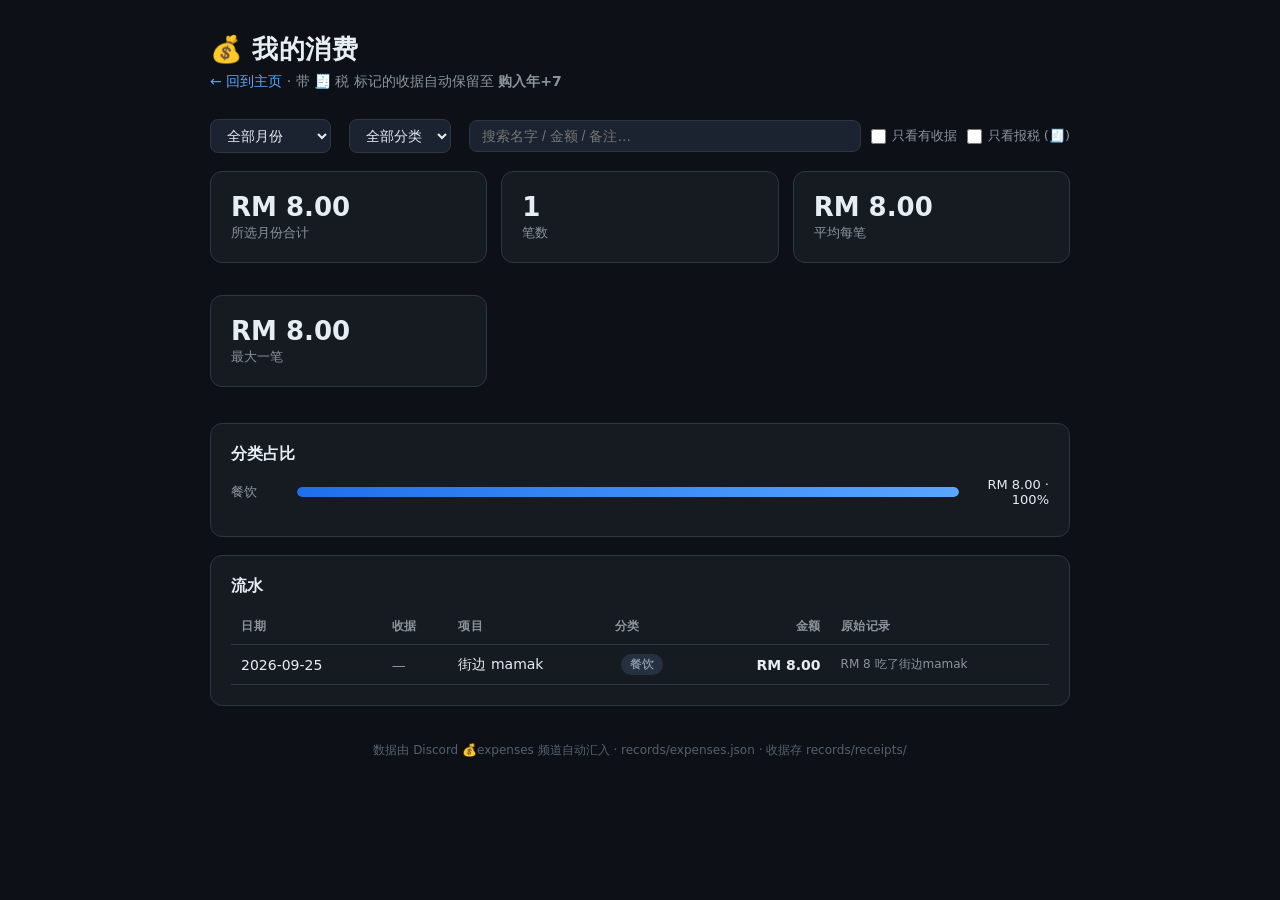
==== expenses.html @ e4a97033 "Add files via upload" ====
<!DOCTYPE html>
<html lang="zh-CN">
<head>
<meta charset="UTF-8">
<meta name="viewport" content="width=device-width, initial-scale=1.0">
<title>💰 我的消费</title>
<link rel="stylesheet" href="assets/style.css">
<style>
.filters { display: flex; gap: 10px; flex-wrap: wrap; align-items: center; margin-bottom: 18px; }
.filters input[type=search] { flex: 1; min-width: 180px; margin-right: 0; }
.toggle { display: inline-flex; align-items: center; gap: 6px; font-size: 13px; color: var(--muted); cursor: pointer; user-select: none; white-space: nowrap; }
.toggle input { accent-color: var(--accent); width: 15px; height: 15px; }
.receipt-th { width: 44px; height: 44px; object-fit: cover; border-radius: 6px; border: 1px solid var(--border); cursor: zoom-in; display: block; }
.tax-badge { background: #1d3328; color: #56d364; }
.ret { font-size: 11px; color: var(--muted); display: block; margin-top: 2px; }
#lightbox { position: fixed; inset: 0; background: rgba(0,0,0,.85); display: none; align-items: center; justify-content: center; z-index: 50; }
#lightbox img { max-width: 92vw; max-height: 92vh; border-radius: 10px; }
</style>
</head>
<body>
<div class="wrap">
  <header>
    <h1>💰 我的消费</h1>
    <div class="sub"><a href="index.html">← 回到主页</a> · 带 🧾 税 标记的收据自动保留至 <b>购入年+7</b></div>
  </header>
  <nav class="filters">
    <select id="monthSel"></select>
    <select id="catSel"><option value="">全部分类</option></select>
    <input type="search" id="q" placeholder="搜索名字 / 金额 / 备注…">
    <label class="toggle"><input type="checkbox" id="fReceipt">只看有收据</label>
    <label class="toggle"><input type="checkbox" id="fTax">只看报税 (🧾)</label>
  </nav>
  <section class="grid" style="margin-bottom:18px">
    <div class="card stat"><div class="num" id="s-total">-</div><div class="lbl">所选月份合计</div></div>
    <div class="card stat"><div class="num" id="s-count">-</div><div class="lbl">笔数</div></div>
    <div class="card stat"><div class="num" id="s-avg">-</div><div class="lbl">平均每笔</div></div>
    <div class="card stat"><div class="num" id="s-max">-</div><div class="lbl">最大一笔</div></div>
  </section>
  <section class="card">
    <h2>分类占比</h2>
    <div id="cats"></div>
  </section>
  <section class="card">
    <h2>流水</h2>
    <table>
      <thead><tr><th>日期</th><th>收据</th><th>项目</th><th>分类</th><th style="text-align:right">金额</th><th>原始记录</th></tr></thead>
      <tbody id="rows"></tbody>
    </table>
    <div class="empty" id="empty" style="display:none">没有符合条件的记录</div>
  </section>
  <footer>数据由 Discord 💰expenses 频道自动汇入 · records/expenses.json · 收据存 records/receipts/</footer>
</div>
<div id="lightbox"><img id="lbimg" alt="收据大图"></div>
<script src="assets/expenses-data.js"></script>
<script>
(function(){
  var E = (window.EXPENSES || []).slice().sort(function(a,b){ return b.date.localeCompare(a.date) || b.id-a.id; });
  var months = []; E.forEach(function(x){ var m=x.date.slice(0,7); if(months.indexOf(m)<0) months.push(m); });
  var mSel=document.getElementById("monthSel");
  months.forEach(function(m,i){ var o=document.createElement("option"); o.value=m; o.textContent=m.replace("-","年")+"月"; mSel.appendChild(o); });
  var all0=document.createElement("option"); all0.value=""; all0.textContent="全部月份";
  mSel.insertBefore(all0, mSel.firstChild); mSel.value="";

  var cSel=document.getElementById("catSel"), q=document.getElementById("q"),
      fR=document.getElementById("fReceipt"), fT=document.getElementById("fTax");
  [mSel,cSel,fR,fT].forEach(function(el){ el.onchange=render; }); q.oninput=render;

  function esc(s){ return String(s).replace(/[&<>"]/g,function(c){return {"&":"&amp;","<":"&lt;",">":"&gt;",'"':"&quot;"}[c];}); }
  function money(v){ var s=String(v).toLowerCase().replace(/[,\s]/g,""); var f=parseFloat(s); return isNaN(f)?s:f.toFixed(2); }

  function render(){
    var m=mSel.value, cat=cSel.value, kw=q.value.trim().toLowerCase(), onlyR=fR.checked, onlyT=fT.checked;
    function match(x){
      if(m && x.date.slice(0,7)!==m) return false;
      if(cat && (x.category||"其他")!==cat) return false;
      if(onlyR && !x.receipt) return false;
      if(onlyT && !x.tax) return false;
      if(kw){
        var hay=(x.item+" "+(x.category||"")+" "+(x.raw||"")+" "+x.amount+" "+x.currency+" "+(x.note||"")).toLowerCase();
        if(hay.indexOf(kw)<0 && hay.indexOf(money(kw))<0) return false;
      }
      return true;
    }
    var list=E.filter(match);
    var monthAll=E.filter(function(x){ return !m||x.date.slice(0,7)===m; });
    var cur=(monthAll[0]||E[0]||{}).currency||"RM";
    var total=monthAll.reduce(function(a,b){return a+b.amount;},0);
    document.getElementById("s-total").textContent=cur+" "+total.toFixed(2);
    document.getElementById("s-count").textContent=list.length+(list.length!==monthAll.length?(" / "+monthAll.length):"");
    document.getElementById("s-avg").textContent=monthAll.length?cur+" "+(total/monthAll.length).toFixed(2):"-";
    var mx=monthAll.length?Math.max.apply(null,monthAll.map(function(x){return x.amount;})):0;
    document.getElementById("s-max").textContent=monthAll.length?cur+" "+mx.toFixed(2):"-";

    var byCat={}; monthAll.forEach(function(x){ byCat[x.category||"其他"]=(byCat[x.category||"其他"]||0)+x.amount; });
    var keys=Object.keys(byCat).sort(function(a,b){return byCat[b]-byCat[a];});
    document.getElementById("cats").innerHTML=keys.map(function(k){
      var pct=total?100*byCat[k]/total:0;
      return '<div class="bar-row"><span class="bar-label">'+esc(k)+'</span><div class="bar-track"><div class="bar-fill" style="width:'+pct+'%"></div></div><span class="bar-val">'+cur+' '+byCat[k].toFixed(2)+' · '+pct.toFixed(0)+'%</span></div>';
    }).join("")||'<div class="empty">暂无数据</div>';

    var cKeys=[]; E.forEach(function(x){ var c=x.category||"其他"; if(cKeys.indexOf(c)<0) cKeys.push(c); });
    cSel.innerHTML='<option value="">全部分类</option>'+cKeys.map(function(c){ return '<option value="'+esc(c)+'"'+(c===cat?' selected':'')+'>'+esc(c)+'</option>'; }).join("");

    document.getElementById("rows").innerHTML=list.map(function(x){
      var rec = x.receipt ? '<img class="receipt-th" src="receipts/'+encodeURI(x.receipt)+'" alt="收据" onclick="showR(\'receipts/'+encodeURI(x.receipt)+'\')" onerror="this.outerHTML=\'<span style=color:var(--muted)>🧾缺文件</span>\'">' : '<span style="color:var(--muted)">—</span>';
      var tax = x.tax ? '<span class="badge tax-badge">🧾 税</span>'+(x.retention_until?'<span class="ret">保留至 '+x.retention_until+'</span>':'') : '';
      return '<tr><td>'+x.date+'</td><td>'+rec+'</td><td>'+esc(x.item)+(tax?'<br>'+tax:'')+'</td><td><span class="badge">'+esc(x.category||"-")+'</span></td><td class="amount" style="text-align:right">'+esc(x.currency)+' '+x.amount.toFixed(2)+'</td><td style="color:var(--muted);font-size:12px">'+esc(x.raw||"")+'</td></tr>';
    }).join("");
    document.getElementById("empty").style.display=list.length?"none":"block";
  }
  window.showR=function(src){ document.getElementById("lbimg").src=src; document.getElementById("lightbox").style.display="flex"; };
  document.getElementById("lightbox").onclick=function(){ this.style.display="none"; };
  render();
})();
</script>
</body>
</html>
---- assets/style.css ----
:root {
  --bg: #0d1117;
  --panel: #161b22;
  --panel-2: #1c2330;
  --border: #2d3644;
  --text: #e6edf3;
  --muted: #8b949e;
  --accent: #58a6ff;
  --green: #3fb950;
  --red: #f85149;
  --amber: #d29922;
}
* { margin: 0; padding: 0; box-sizing: border-box; }
body {
  background: var(--bg);
  color: var(--text);
  font-family: "Segoe UI", "Microsoft YaHei", system-ui, sans-serif;
  min-height: 100vh;
  padding: 32px 16px 64px;
}
.wrap { max-width: 860px; margin: 0 auto; }
header { margin-bottom: 28px; }
header h1 { font-size: 26px; font-weight: 700; letter-spacing: .5px; }
header .sub { color: var(--muted); margin-top: 6px; font-size: 14px; }
a { color: var(--accent); text-decoration: none; }
a:hover { text-decoration: underline; }

.nav { display: flex; gap: 10px; margin-bottom: 24px; flex-wrap: wrap; }
.nav a {
  padding: 8px 16px; border: 1px solid var(--border); border-radius: 8px;
  color: var(--text); font-size: 14px; background: var(--panel);
}
.nav a:hover { border-color: var(--accent); text-decoration: none; }
.nav a.active { border-color: var(--accent); background: #1f2a3d; }

.card {
  background: var(--panel); border: 1px solid var(--border);
  border-radius: 12px; padding: 20px; margin-bottom: 18px;
}
.card h2 { font-size: 16px; margin-bottom: 12px; color: var(--text); }
.grid { display: grid; grid-template-columns: repeat(auto-fit, minmax(220px, 1fr)); gap: 14px; }
.stat .num { font-size: 26px; font-weight: 700; }
.stat .lbl { color: var(--muted); font-size: 13px; margin-top: 2px; }

table { width: 100%; border-collapse: collapse; font-size: 14px; }
th, td { text-align: left; padding: 9px 10px; border-bottom: 1px solid var(--border); }
th { color: var(--muted); font-weight: 600; font-size: 12px; text-transform: uppercase; letter-spacing: .5px; }
tr:hover td { background: var(--panel-2); }
td.amount { font-variant-numeric: tabular-nums; font-weight: 600; }

.empty { color: var(--muted); font-style: italic; padding: 18px 0; text-align: center; }
.badge {
  display: inline-block; padding: 2px 9px; border-radius: 999px;
  font-size: 12px; background: #26313f; color: #9fb3c8; margin-left: 6px;
}
.bar-row { display: flex; align-items: center; gap: 10px; margin-bottom: 9px; font-size: 13px; }
.bar-label { width: 56px; color: var(--muted); flex-shrink: 0; }
.bar-track { flex: 1; height: 10px; background: var(--panel-2); border-radius: 5px; overflow: hidden; }
.bar-fill { height: 100%; background: linear-gradient(90deg, #1f6feb, #58a6ff); border-radius: 5px; }
.bar-val { width: 80px; text-align: right; font-variant-numeric: tabular-nums; flex-shrink: 0; }

select, input[type=search] {
  background: var(--panel-2); border: 1px solid var(--border); color: var(--text);
  border-radius: 8px; padding: 7px 12px; font-size: 14px; margin-right: 8px;
}
select:focus, input:focus { outline: 1px solid var(--accent); }
footer { margin-top: 36px; color: #566070; font-size: 12px; text-align: center; }
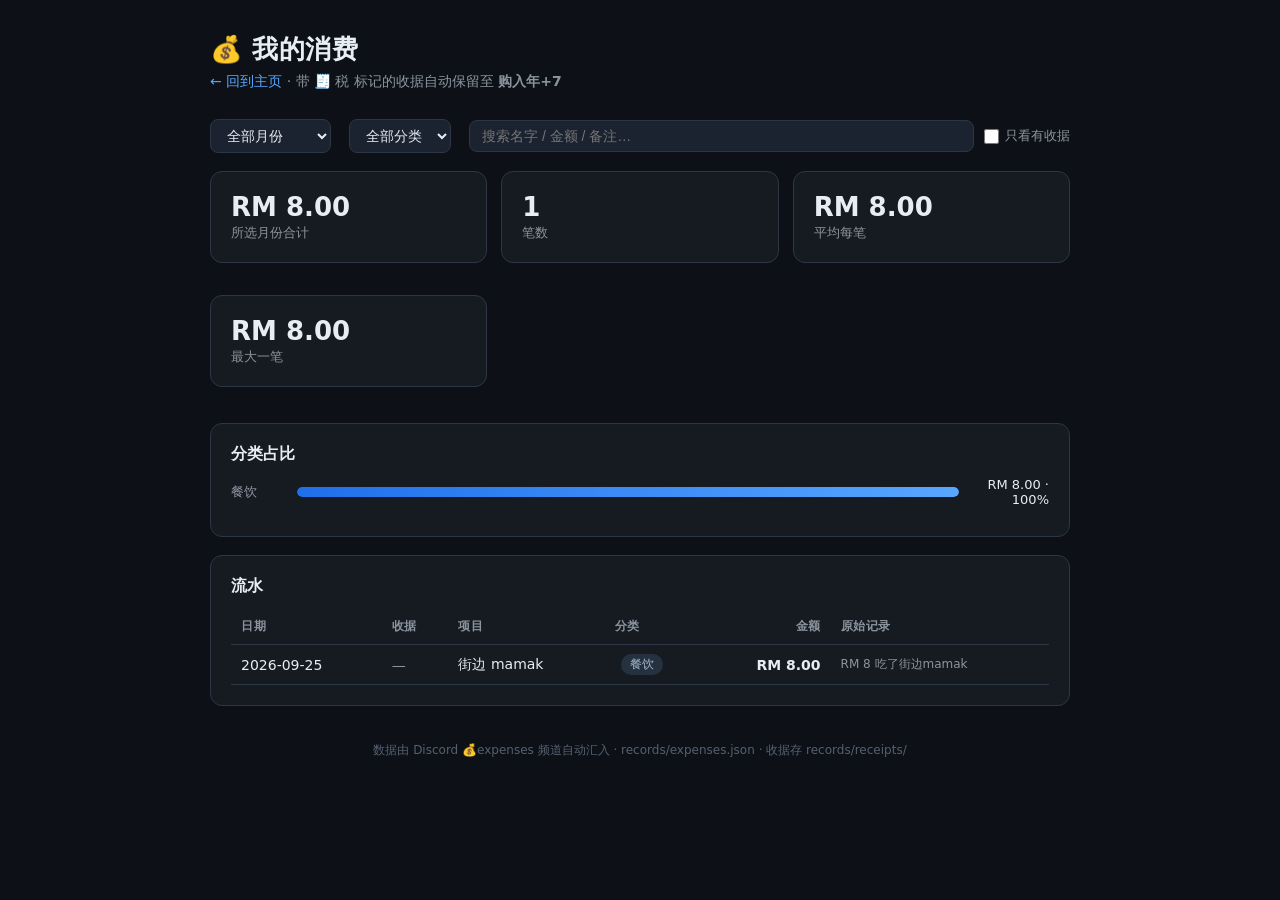
==== commit e603309b: "remove tax filter; drop test expense" ====
--- a/expenses.html
+++ b/expenses.html
@@ -28,7 +28,6 @@
     <select id="catSel"><option value="">全部分类</option></select>
     <input type="search" id="q" placeholder="搜索名字 / 金额 / 备注…">
     <label class="toggle"><input type="checkbox" id="fReceipt">只看有收据</label>
-    <label class="toggle"><input type="checkbox" id="fTax">只看报税 (🧾)</label>
   </nav>
   <section class="grid" style="margin-bottom:18px">
     <div class="card stat"><div class="num" id="s-total">-</div><div class="lbl">所选月份合计</div></div>
@@ -62,19 +61,18 @@
   mSel.insertBefore(all0, mSel.firstChild); mSel.value="";
 
   var cSel=document.getElementById("catSel"), q=document.getElementById("q"),
-      fR=document.getElementById("fReceipt"), fT=document.getElementById("fTax");
-  [mSel,cSel,fR,fT].forEach(function(el){ el.onchange=render; }); q.oninput=render;
+      fR=document.getElementById("fReceipt");
+  [mSel,cSel,fR].forEach(function(el){ el.onchange=render; }); q.oninput=render;
 
   function esc(s){ return String(s).replace(/[&<>"]/g,function(c){return {"&":"&amp;","<":"&lt;",">":"&gt;",'"':"&quot;"}[c];}); }
   function money(v){ var s=String(v).toLowerCase().replace(/[,\s]/g,""); var f=parseFloat(s); return isNaN(f)?s:f.toFixed(2); }
 
   function render(){
-    var m=mSel.value, cat=cSel.value, kw=q.value.trim().toLowerCase(), onlyR=fR.checked, onlyT=fT.checked;
+    var m=mSel.value, cat=cSel.value, kw=q.value.trim().toLowerCase(), onlyR=fR.checked;
     function match(x){
       if(m && x.date.slice(0,7)!==m) return false;
       if(cat && (x.category||"其他")!==cat) return false;
       if(onlyR && !x.receipt) return false;
-      if(onlyT && !x.tax) return false;
       if(kw){
         var hay=(x.item+" "+(x.category||"")+" "+(x.raw||"")+" "+x.amount+" "+x.currency+" "+(x.note||"")).toLowerCase();
         if(hay.indexOf(kw)<0 && hay.indexOf(money(kw))<0) return false;
